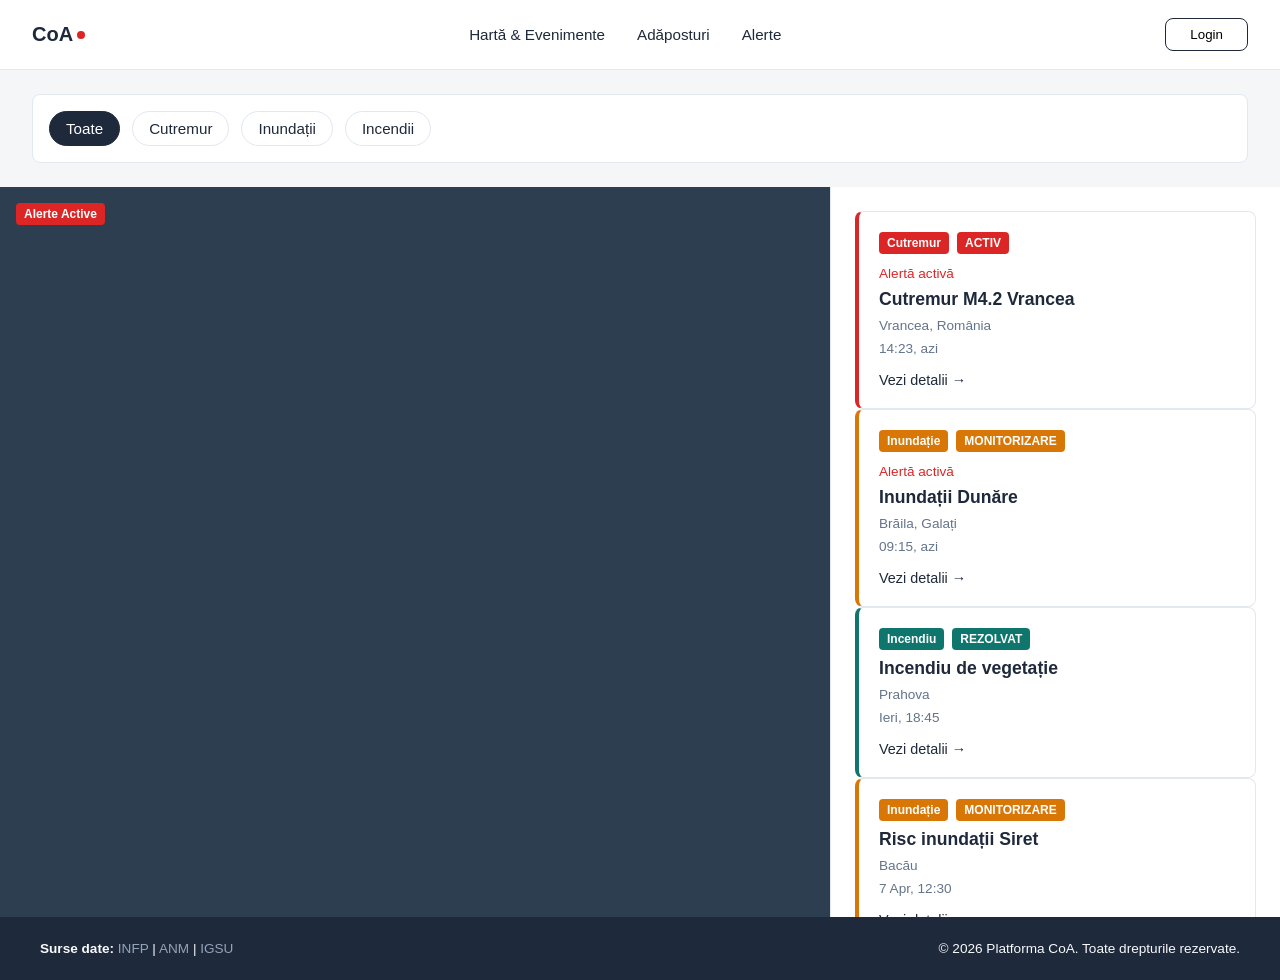
==== public/index.html @ 0a84b308 "Home interface" ====
<!DOCTYPE html>
<html lang="ro">
<head>
  <meta charset="UTF-8">
  <meta name="viewport" content="width=device-width, initial-scale=1.0">
  <title>CoA - Hartă & Evenimente</title>
  
  <link rel="stylesheet" href="css/global.css">
  <link rel="stylesheet" href="css/map-page.css">
</head>
<body>

  <nav class="navbar">
    <div class="logo">
      <strong>CoA</strong> <span class="dot"></span>
    </div>
    
    <button class="menu-toggle" id="mobile-menu-btn">☰</button>
    
    <ul class="nav-links" id="nav-links">
      <li><a href="#" class="active">Hartă & Evenimente</a></li>
      <li><a href="#">Adăposturi</a></li>
      <li><a href="#">Alerte</a></li>
      <li class="mobile-login"><button class="btn-login">Login</button></li>
    </ul>
    
    <div class="desktop-login">
      <button class="btn-login">Login</button>
    </div>
  </nav>

  <div class="filters-bar" style="margin: 1.5rem 2rem 0 2rem;">
    <button class="filter-btn active" data-filter="all">Toate</button>
    <button class="filter-btn" data-filter="cutremur">Cutremur</button>
    <button class="filter-btn" data-filter="inundatie">Inundații</button>
    <button class="filter-btn" data-filter="incendiu">Incendii</button>
  </div>

  <main class="page-layout-split">
    
    <section class="map-container">
       <div class="map-filters" style="padding: 1rem;">
          <button class="badge bg-red" style="border: none; cursor: pointer;">Alerte Active</button>
       </div>
       </section>

    <aside class="list-container">
      <div class="events-list">
        
        <div class="card border-red" data-type="cutremur">
          <div class="card-badges">
            <span class="badge bg-red">Cutremur</span>
            <span class="badge bg-red">ACTIV</span>
          </div>
          <div class="text-red"> Alertă activă</div>
          <h3>Cutremur M4.2 Vrancea</h3>
          <p class="location">Vrancea, România</p>
          <p class="time">14:23, azi</p>
          <a href="#" class="btn-link">Vezi detalii →</a>
        </div>

        <div class="card border-orange" data-type="inundatie">
          <div class="card-badges">
            <span class="badge bg-orange">Inundație</span>
            <span class="badge bg-orange">MONITORIZARE</span>
          </div>
          <div class="text-red"> Alertă activă</div>
          <h3>Inundații Dunăre</h3>
          <p class="location">Brăila, Galați</p>
          <p class="time">09:15, azi</p>
          <a href="#" class="btn-link">Vezi detalii →</a>
        </div>

        <div class="card border-teal" data-type="incendiu">
          <div class="card-badges">
            <span class="badge bg-teal">Incendiu</span>
            <span class="badge bg-teal">REZOLVAT</span>
          </div>
          <h3>Incendiu de vegetație</h3>
          <p class="location">Prahova</p>
          <p class="time">Ieri, 18:45</p>
          <a href="#" class="btn-link">Vezi detalii →</a>
        </div>

        <div class="card border-orange" data-type="inundatie">
          <div class="card-badges">
            <span class="badge bg-orange">Inundație</span>
            <span class="badge bg-orange">MONITORIZARE</span>
          </div>
          <h3>Risc inundații Siret</h3>
          <p class="location">Bacău</p>
          <p class="time">7 Apr, 12:30</p>
          <a href="#" class="btn-link">Vezi detalii →</a>
        </div>

      </div>
    </aside>
  </main>

  <footer class="site-footer">
    <div class="footer-content">
      <div class="data-sources">
        <strong>Surse date:</strong>
        <span>INFP</span> | <span>ANM</span> | <span>IGSU</span>
      </div>
      <div class="copyright">
        &copy; 2026 Platforma CoA. Toate drepturile rezervate.
      </div>
    </div>
  </footer>

  <script src="js/main.js"></script>
</body>
</html>
---- public/css/global.css ----
:root {
  /* Culori de fundal și text */
  --bg-body: #f4f6f8;
  --bg-card: #ffffff;
  --text-main: #1e293b;
  --text-muted: #64748b;
  --border-color: #e2e8f0;
  
  /* Culori specifice pentru alerte */
  --color-cutremur: #dc2626;   /* Roșu */
  --color-inundatie: #d97706;  /* Portocaliu */
  --color-incendiu: #0f766e;   /* Verde/Teal */
  
  /* Dimensiuni globale */
  --nav-height: 70px;
  --radius-md: 8px;
}

* { 
  box-sizing: border-box; 
  margin: 0; 
  padding: 0; 
}

body {
  font-family: 'Inter', 'Segoe UI', sans-serif;
  background-color: var(--bg-body);
  color: var(--text-main);
  display: flex;
  flex-direction: column;
  min-height: 100vh; /* Asigură că footer-ul stă jos chiar dacă pagina e goală */
}


.navbar {
  display: flex; 
  justify-content: space-between; 
  align-items: center;
  height: var(--nav-height); 
  padding: 0 2rem;
  background-color: var(--bg-card); 
  border-bottom: 1px solid var(--border-color);
  position: sticky; 
  top: 0; 
  z-index: 100;
}

.logo { 
  display: flex; 
  align-items: center; 
  gap: 4px; 
  font-size: 1.25rem; 
}

.logo .dot { 
  width: 8px; 
  height: 8px; 
  background-color: var(--color-cutremur); 
  border-radius: 50%; 
}

.nav-links { 
  display: flex; 
  list-style: none; 
  gap: 2rem; 
}

.nav-links a { 
  text-decoration: none; 
  color: var(--text-main); 
  font-weight: 500; 
  font-size: 0.95rem;
}

.btn-login { 
  padding: 8px 24px; 
  border: 1px solid var(--text-main); 
  background: transparent; 
  border-radius: var(--radius-md); 
  cursor: pointer; 
  font-weight: 500;
}


.filters-bar { 
  display: flex; 
  gap: 0.75rem; 
  background-color: var(--bg-card); 
  padding: 1rem; 
  border-radius: var(--radius-md); 
  border: 1px solid var(--border-color); 
  flex-wrap: wrap; 
}

.filter-btn {
  padding: 8px 16px;
  border: 1px solid var(--border-color);
  background-color: transparent;
  color: var(--text-main);
  border-radius: 20px; 
  font-size: 0.95rem;
  font-weight: 500;
  cursor: pointer;
  transition: all 0.2s ease;
}

.filter-btn:hover {
  background-color: var(--bg-body);
}

.filter-btn.active {
  background-color: var(--text-main);
  color: var(--bg-card);
  border-color: var(--text-main);
}


.badge { 
  padding: 4px 8px; 
  border-radius: 4px; 
  color: white; 
  font-size: 0.75rem; 
  font-weight: bold; 
}

.bg-red { background-color: var(--color-cutremur); }
.bg-orange { background-color: var(--color-inundatie); }
.bg-teal { background-color: var(--color-incendiu); }

.text-red { 
  color: var(--color-cutremur); 
  font-size: 0.85rem; 
  font-weight: 500;
  margin-top: 4px;
}


.site-footer { 
  background-color: #1e293b; 
  color: #f8fafc; 
  padding: 1.5rem 2rem; 
  margin-top: auto; 
}

.footer-content { 
  max-width: 1200px; 
  margin: 0 auto; 
  display: flex; 
  justify-content: space-between; 
  font-size: 0.85rem; 
}

.data-sources span { 
  color: #94a3b8; 
}


.menu-toggle { display: none; }
.mobile-login { display: none; }

@media (max-width: 992px) {
  /* Navbar de mobil */
  .menu-toggle { 
    display: block; 
    font-size: 1.5rem; 
    background: none; 
    border: none; 
    cursor: pointer; 
    color: var(--text-main); 
  }
  
  .desktop-login { display: none; }
  
  .nav-links { 
    display: none; 
    flex-direction: column; 
    position: absolute; 
    top: var(--nav-height); 
    left: 0; 
    width: 100%; 
    background-color: var(--bg-card); 
    border-bottom: 1px solid var(--border-color); 
    padding: 1rem 0; 
    box-shadow: 0 4px 6px -1px rgba(0,0,0,0.1); 
  }
  
  .nav-links.active { display: flex; }
  .nav-links li { text-align: center; padding: 0.75rem 0; }
  .mobile-login { display: block; margin-top: 1rem; }
  
  /* Bara de filtre și Footer pe mobil */
  .filters-bar { padding: 0.75rem; }
  .footer-content { 
    flex-direction: column; 
    text-align: center; 
    gap: 1rem; 
  }
}
---- public/css/map-page.css ----
.page-layout-split {
    display: grid;
    grid-template-columns: 1fr 450px;
    height: calc(100vh - var(--nav-height) - 100px);
    /* Ajustat pentru bara de filtre */
    margin-top: 1.5rem;
}

.map-container {
    background-color: #2c3e50;
    position: relative;
}

.list-container {
    background-color: var(--bg-card);
    border-left: 1px solid var(--border-color);
    padding: 1.5rem;
    overflow-y: auto;
    display: flex;
    flex-direction: column;
    gap: 1.5rem;
}

/* Containerul cardului (Modificat pentru marginea stângă) */
.card { 
  border: 1px solid var(--border-color); 
  border-left-width: 4px; /* Marginea din stânga mai groasă */
  border-radius: var(--radius-md); 
  padding: 1.25rem; 
  display: flex; 
  flex-direction: column; 
  gap: 8px; 
  background-color: var(--bg-card);
}

/* Culorile pentru marginea stângă */
.border-red { border-left-color: var(--color-cutremur); }
.border-orange { border-left-color: var(--color-inundatie); }
.border-teal { border-left-color: var(--color-incendiu); }

.card-badges {
    display: flex;
    gap: 8px;
}

.card h3 {
    font-size: 1.1rem;
    margin: 0;
}

.card .location,
.card .time {
    color: var(--text-muted);
    font-size: 0.85rem;
    margin: 0;
}

.btn-link {
    margin-top: 8px;
    color: var(--text-main);
    text-decoration: none;
    font-weight: 500;
    font-size: 0.9rem;
}

@media (max-width: 992px) {
    .page-layout-split {
        grid-template-columns: 1fr;
        height: auto;
        display: flex;
        flex-direction: column;
        margin-top: 0;
    }

    .map-container {
        height: 40vh;
        width: 100%;
    }

    .list-container {
        height: auto;
        width: 100%;
        border-left: none;
        border-top: 1px solid var(--border-color);
    }
}
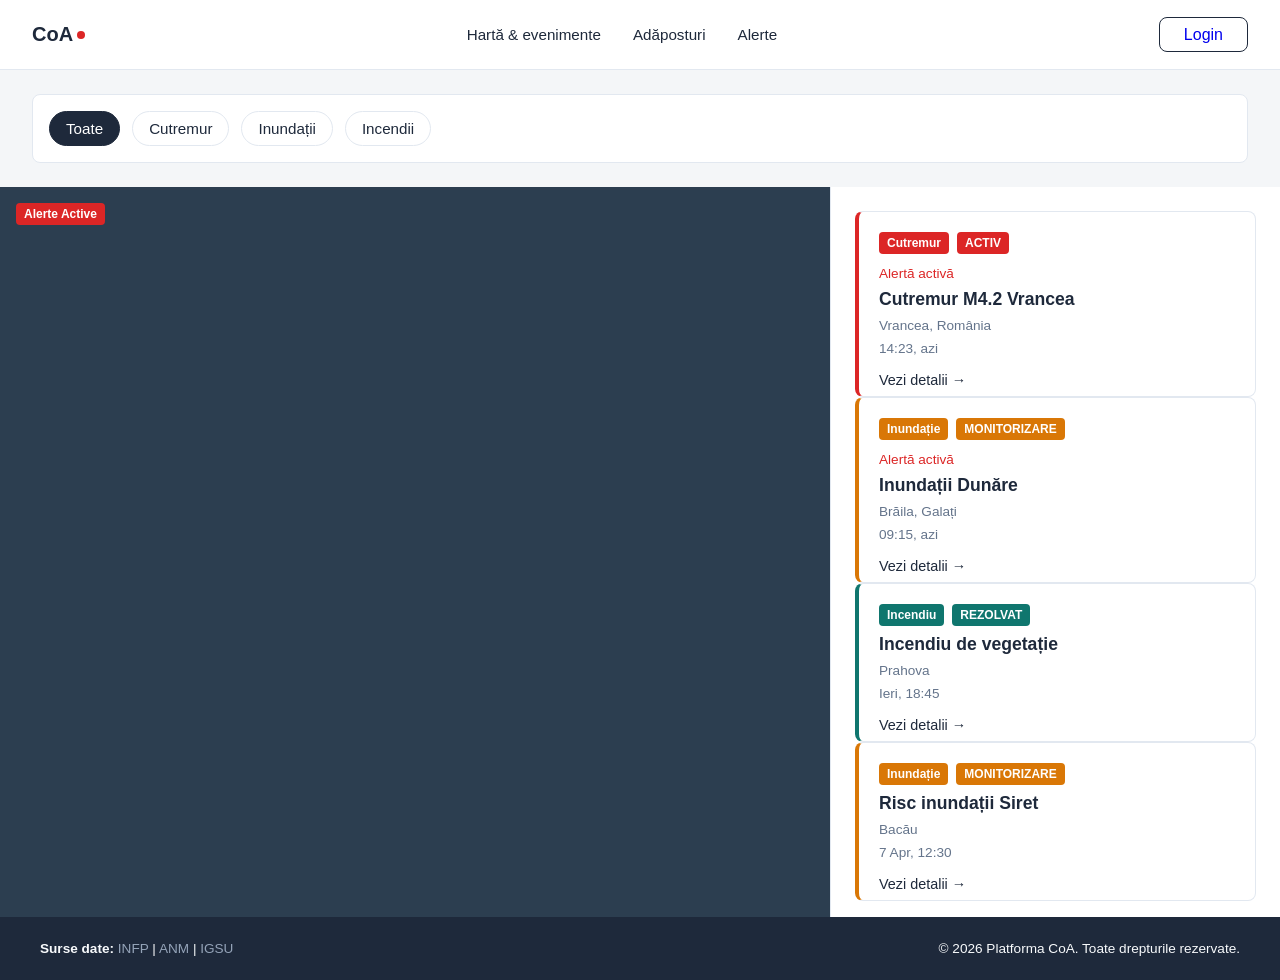
==== commit 87382002: "feat: pagini admin HTML/CSS - login, dashboard, sidebar" ====
--- a/public/index.html
+++ b/public/index.html
@@ -18,14 +18,16 @@
     <button class="menu-toggle" id="mobile-menu-btn">☰</button>
     
     <ul class="nav-links" id="nav-links">
-      <li><a href="#" class="active">Hartă & Evenimente</a></li>
+      <li><a href="#" class="active">Hartă & evenimente</a></li>
       <li><a href="#">Adăposturi</a></li>
       <li><a href="#">Alerte</a></li>
-      <li class="mobile-login"><button class="btn-login">Login</button></li>
+      <li class="mobile-login">
+        <a href="../app/views/public/login.html" class="btn-login">Login</a>
+      </li>
     </ul>
-    
+
     <div class="desktop-login">
-      <button class="btn-login">Login</button>
+      <a href="../app/views/public/login.html" class="btn-login">Login</a>
     </div>
   </nav>
 
--- a/public/css/global.css
+++ b/public/css/global.css
@@ -8,9 +8,9 @@
   --border-color: #e2e8f0;
   
   /* Culori specifice pentru alerte */
-  --color-cutremur: #dc2626;   /* Roșu */
-  --color-inundatie: #d97706;  /* Portocaliu */
-  --color-incendiu: #0f766e;   /* Verde/Teal */
+  --color-activ: #dc2626;   /* Roșu */
+  --color-monotorizare: #d97706;  /* Portocaliu */
+  --color-rezolvat : #0f766e;   /* Verde/Teal */
   
   /* Dimensiuni globale */
   --nav-height: 70px;
@@ -29,7 +29,7 @@
   color: var(--text-main);
   display: flex;
   flex-direction: column;
-  min-height: 100vh; /* Asigură că footer-ul stă jos chiar dacă pagina e goală */
+  min-height: 100vh; /* Asigură că footer-ul stă jos chiar dacă pagina e goala*/
 }
 
 
@@ -56,7 +56,7 @@
 .logo .dot { 
   width: 8px; 
   height: 8px; 
-  background-color: var(--color-cutremur); 
+  background-color: var(--color-activ); 
   border-radius: 50%; 
 }
 
@@ -73,13 +73,14 @@
   font-size: 0.95rem;
 }
 
-.btn-login { 
-  padding: 8px 24px; 
-  border: 1px solid var(--text-main); 
-  background: transparent; 
-  border-radius: var(--radius-md); 
-  cursor: pointer; 
+.btn-login {
+  padding: 8px 24px;
+  border: 1px solid var(--text-main);
+  background: transparent;
+  border-radius: var(--radius-md);
+  cursor: pointer;
   font-weight: 500;
+  text-decoration: none;
 }
 
 
@@ -124,12 +125,12 @@
   font-weight: bold; 
 }
 
-.bg-red { background-color: var(--color-cutremur); }
-.bg-orange { background-color: var(--color-inundatie); }
-.bg-teal { background-color: var(--color-incendiu); }
+.bg-red { background-color: var(--color-activ); }
+.bg-orange { background-color: var(--color-monotorizare); }
+.bg-teal { background-color: var(--color-rezolvat); }
 
 .text-red { 
-  color: var(--color-cutremur); 
+  color: var(--color-activ); 
   font-size: 0.85rem; 
   font-weight: 500;
   margin-top: 4px;
--- a/public/css/map-page.css
+++ b/public/css/map-page.css
@@ -24,9 +24,10 @@
 /* Containerul cardului (Modificat pentru marginea stângă) */
 .card { 
   border: 1px solid var(--border-color); 
-  border-left-width: 4px; /* Marginea din stânga mai groasă */
+  border-left-width: 4px;              /* Marginea din stânga mai groasă */
   border-radius: var(--radius-md); 
   padding: 1.25rem; 
+  padding-bottom:0.5rem ;
   display: flex; 
   flex-direction: column; 
   gap: 8px; 
@@ -34,9 +35,10 @@
 }
 
 /* Culorile pentru marginea stângă */
-.border-red { border-left-color: var(--color-cutremur); }
-.border-orange { border-left-color: var(--color-inundatie); }
-.border-teal { border-left-color: var(--color-incendiu); }
+
+.border-red { border-left-color: var(--color-activ); }
+.border-orange { border-left-color: var(--color-monotorizare); }
+.border-teal { border-left-color: var(--color-rezolvat); }
 
 .card-badges {
     display: flex;
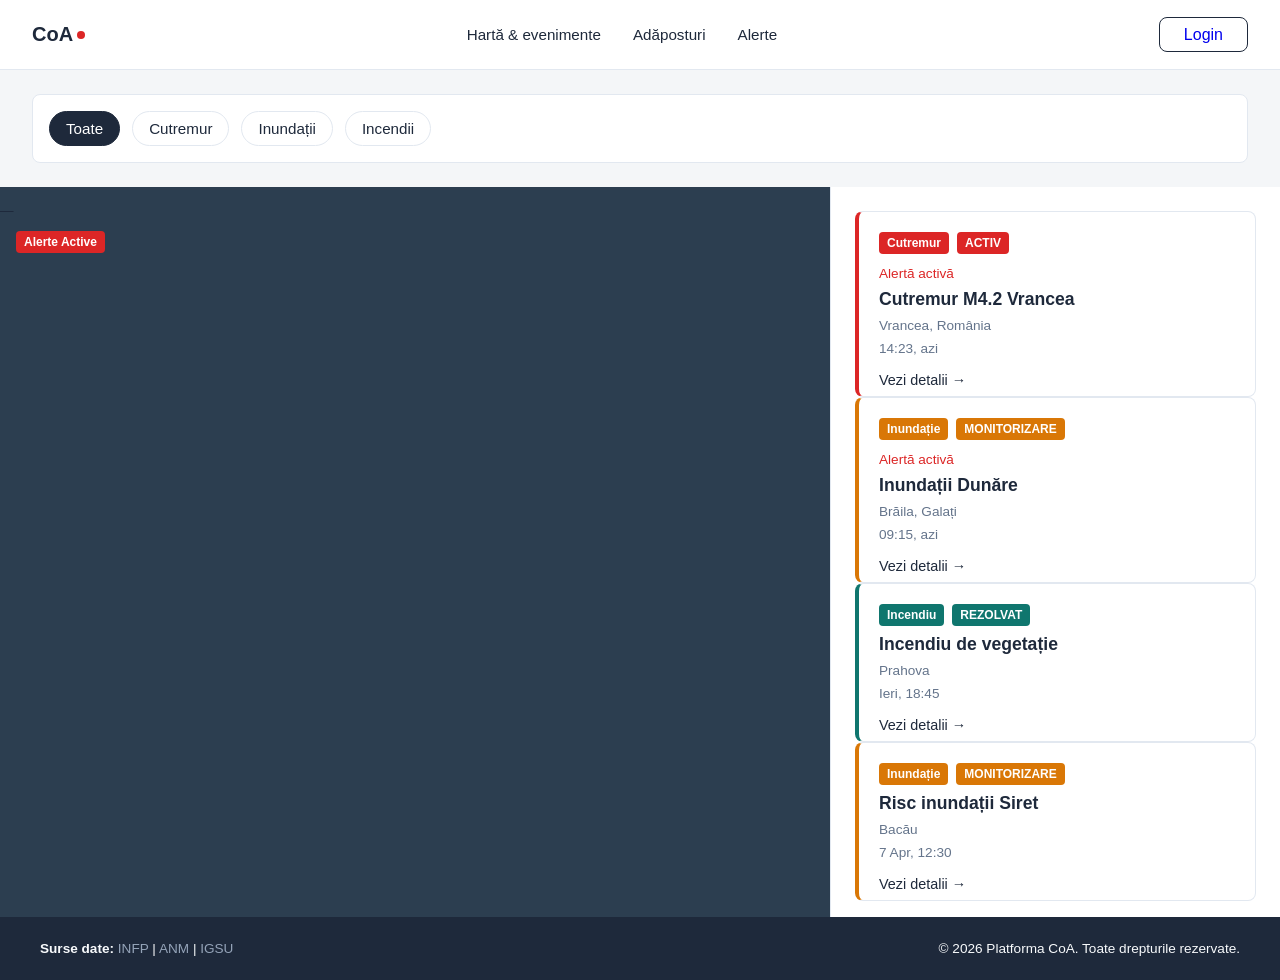
==== commit dc59e06a: "add event and cap pages w functionalities" ====
--- a/public/index.html
+++ b/public/index.html
@@ -41,6 +41,7 @@
   <main class="page-layout-split">
     
     <section class="map-container">
+      <h1> _ </h1> 
        <div class="map-filters" style="padding: 1rem;">
           <button class="badge bg-red" style="border: none; cursor: pointer;">Alerte Active</button>
        </div>
--- a/public/css/global.css
+++ b/public/css/global.css
@@ -30,6 +30,10 @@
   display: flex;
   flex-direction: column;
   min-height: 100vh; /* Asigură că footer-ul stă jos chiar dacă pagina e goala*/
+}
+
+a {
+  text-decoration: none;
 }
 
 
@@ -197,4 +201,12 @@
     text-align: center; 
     gap: 1rem; 
   }
+}
+
+select{
+    margin: 0.2rem;
+    border-radius: 8px;
+    border: 1px solid #adadad;
+    padding: 0.4rem;
+    background-color: #fff;
 }
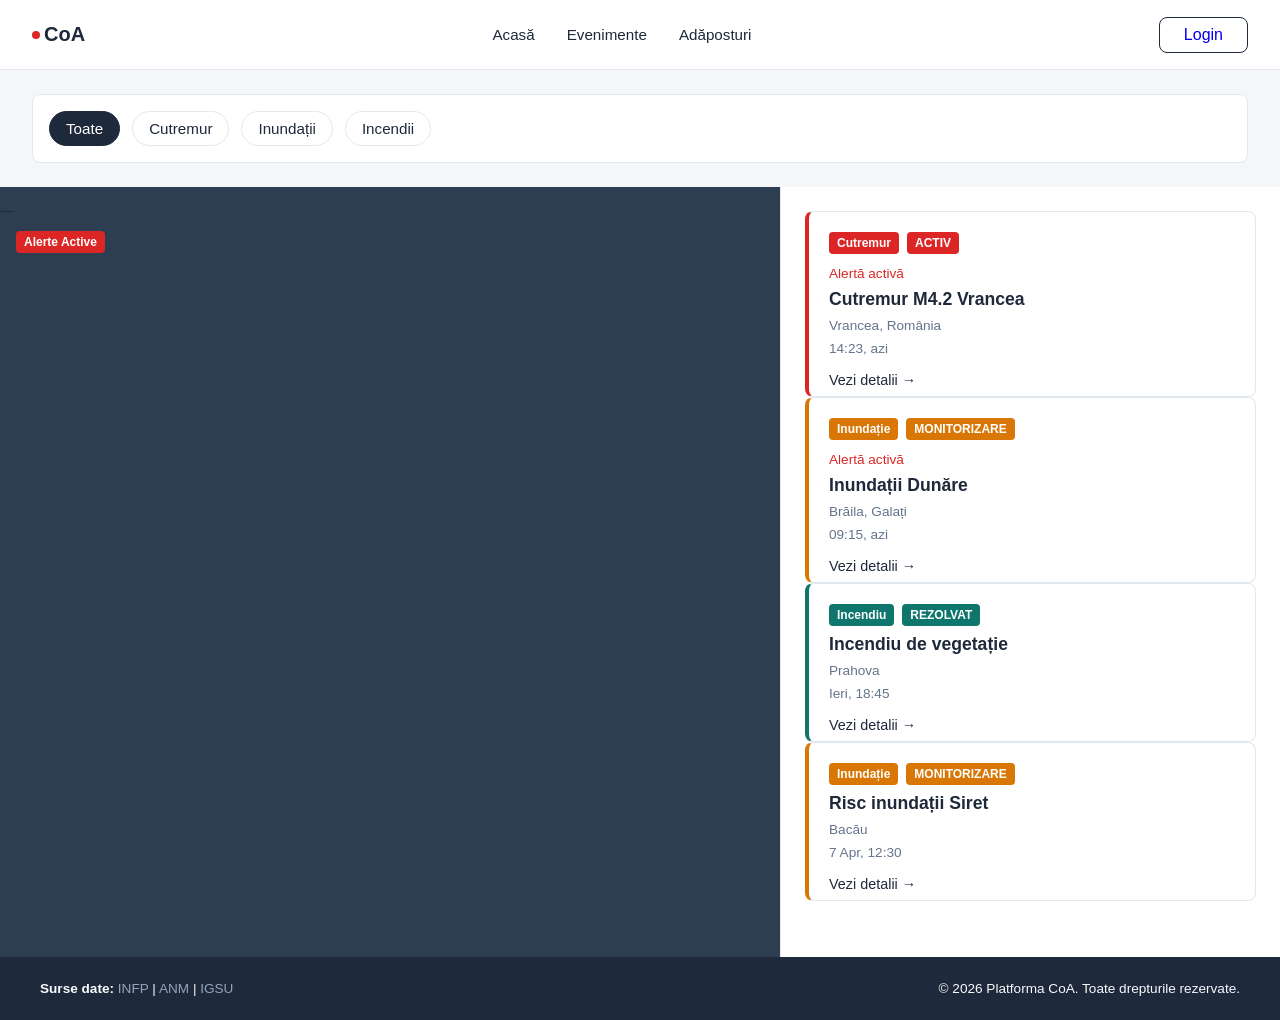
==== commit de21c6c9: "add header in public" ====
--- a/public/index.html
+++ b/public/index.html
@@ -10,26 +10,21 @@
 </head>
 <body>
 
-  <nav class="navbar">
-    <div class="logo">
-      <strong>CoA</strong> <span class="dot"></span>
-    </div>
-    
-    <button class="menu-toggle" id="mobile-menu-btn">☰</button>
-    
-    <ul class="nav-links" id="nav-links">
-      <li><a href="#" class="active">Hartă & evenimente</a></li>
-      <li><a href="#">Adăposturi</a></li>
-      <li><a href="#">Alerte</a></li>
-      <li class="mobile-login">
-        <a href="../app/views/public/login.html" class="btn-login">Login</a>
-      </li>
-    </ul>
 
-    <div class="desktop-login">
-      <a href="../app/views/public/login.html" class="btn-login">Login</a>
-    </div>
-  </nav>
+ <nav class="navbar">
+        <div class="logo">
+            <div class="dot"></div>
+            <strong>CoA</strong>
+        </div>
+        <button class="menu-toggle" id="mobile-menu-btn">☰</button>
+        <ul class="nav-links" id="nav-links">
+            <li><a href="/CoA-project/public/index.html">Acasă</a></li>
+            <li><a href="/CoA-project/app/views/public/events_public.php" class="active">Evenimente</a></li>
+            <li><a href="/CoA-project/app/views/public/shelter_public.php">Adăposturi</a></li>
+            <li class="mobile-login"><a href="/CoA-project/app/views/public/login.html" class="btn-login">Login </a></li>
+        </ul>
+        <a href="/CoA-project/app/views/public/login.html" class="btn-login desktop-login">Login </a>
+</nav>
 
   <div class="filters-bar" style="margin: 1.5rem 2rem 0 2rem;">
     <button class="filter-btn active" data-filter="all">Toate</button>
--- a/public/css/map-page.css
+++ b/public/css/map-page.css
@@ -1,7 +1,7 @@
 .page-layout-split {
     display: grid;
-    grid-template-columns: 1fr 450px;
-    height: calc(100vh - var(--nav-height) - 100px);
+    grid-template-columns: 1fr 500px;
+    height: calc(100vh - var(--nav-height) - 60px);
     /* Ajustat pentru bara de filtre */
     margin-top: 1.5rem;
 }
